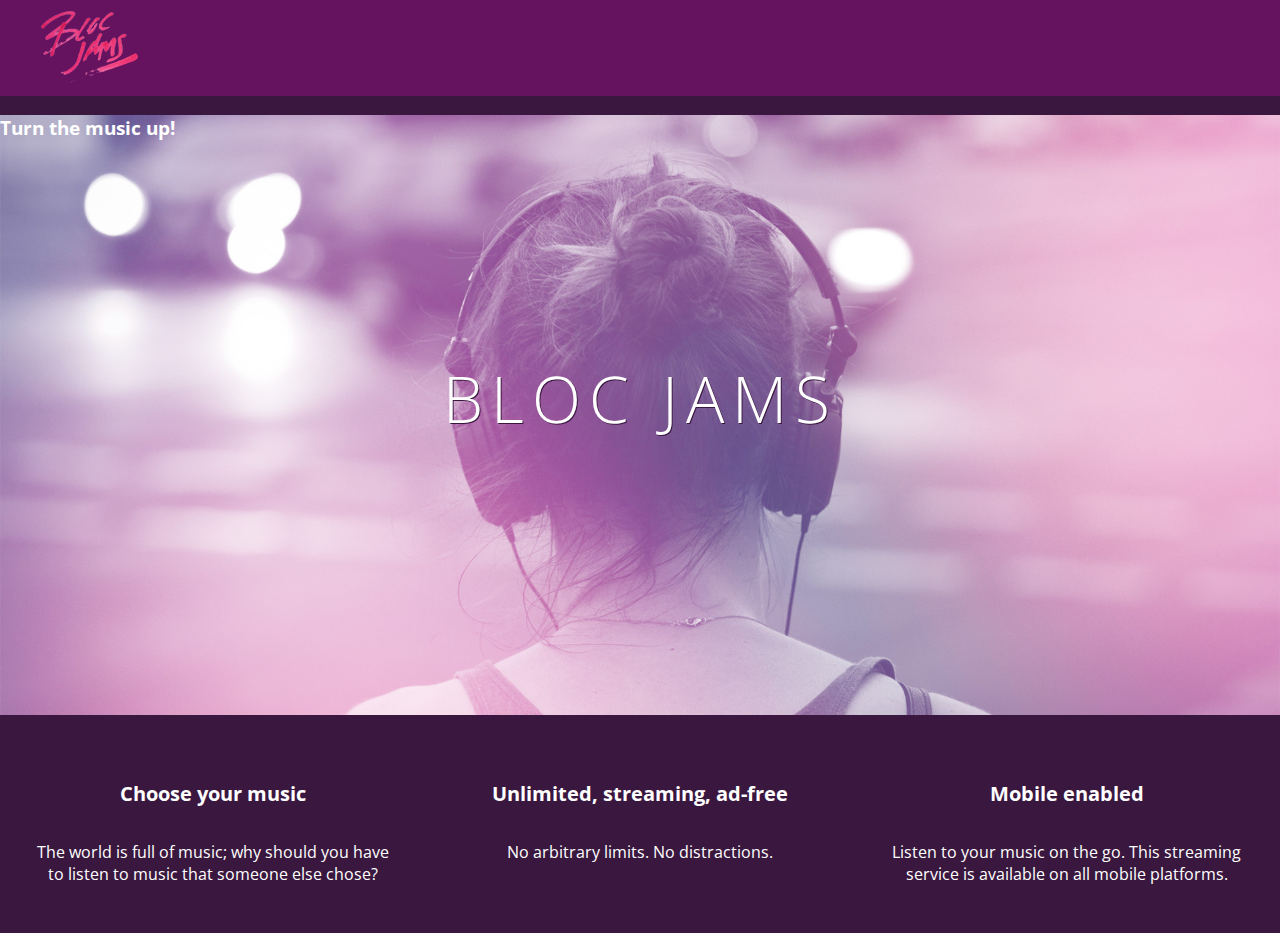
==== index.html @ a9dd6ca5 "Checkpoint 3 HTML and CSS Styles Complete" ====
<!DOCTYPE html>
<html>
<head>
    <title>Bloc Jams</title>
    
    <link rel="stylesheet" type="text/css" href="http://fonts.googleapis.com/css?family=Open+Sans:400,800,600,700,300">
    <link rel="stylesheet" type="text/css" href="http://code.ionicframework.com/ionicons/2.0.1/css/ionicons.min.css">
    <link rel="stylesheet" type="text/css" href="styles/normalize.css">
    <link rel="stylesheet" type="text/css" href="styles/main.css">
    
    </head>
        <body class="landing">
        <nav class="navbar"> <!-- Navigation Bar -->
            <img src="assets/images/bloc_jams_logo.png" alt="bloc jams logo" class="logo">
        </nav>
        <section class="hero-content"> <!-- Hero Content -->
            <h1 class="hero-title">Bloc Jams</h1>
            <h3>Turn the music up!</h3>
        </section>
        <section class="selling-points"> <!-- Selling points -->
            <div class="point">
                <span class="ion-music-note"></span>
                <h5 class="point-title">Choose your music</h5>
                <p class="point-description">The world is full of music; why should you have to listen to music that someone else chose?</p>
            </div>
            <div class="point">
                <span class="ion-radio-waves"></span>
                <h5 class="point-title">Unlimited, streaming, ad-free</h5>
                <p class="point-descriptoin">No arbitrary limits. No distractions.</p>
            </div>
            <div class="point">
                <span class="ion-iphone"></span>
                <h5 class="point-title">Mobile enabled</h5>
                <p class="point-description">Listen to your music on the go. This streaming service is available on all mobile platforms.</p>
            </div>
        </section>

    </body>

</html>
---- styles/main.css ----
html {
    height: 100%;
    font-size: 100%;
}

body {
    font-family: 'Open Sans';
    color: white;
    min-height: 100%;
}

body.landing {
    background-color: rgb(58,23,63);
}

.navbar {
    padding: 0.5rem;
    background-color: rgb(101,18,95);
}

.navbar .logo {
    position: relative;
    left: 2rem;
}

.hero-content {
    position: relative;
    min-height: 600px;
    background-image: url(../assets/images/bloc_jams_bg.jpg);
    background-repeat: no-repeat;
    background-position: center center;
    background-size: cover;
}

.hero-content .hero-title {
    position: absolute;
    top: 40%;
    -webkit-transform: translateY(-50%);
    -moz-transform: translateY(-50%);
    -ms-transform: translateY(-50%);
    transform: translateY(-50%);
    width: 100%;
    text-align: center;
    font-size: 4rem;
    font-weight: 300;
    text-transform: uppercase;
    letter-spacing: 0.5rem;
    text-shadow: 1px 1px 0px rgb(58,23,63);
}

.selling-point {
    position: relative;
    display: table;
    width: 100%;
    -webkit-box-sizing: border-box;
    -moz-box-sizing: border-box;
    box-sizing: border-box;
}

.point {
    display: table-cell;
    position: relative;
    width: 33.3%;
    padding: 2rem;
    text-align: center;
}

.point .point-title {
    font-size: 1.25rem;
}

.ion-music-note,
.ion-radio-waves,
.ion-iphone {
    color: rgb(233,50,117);
    font-size: 5rem;
}
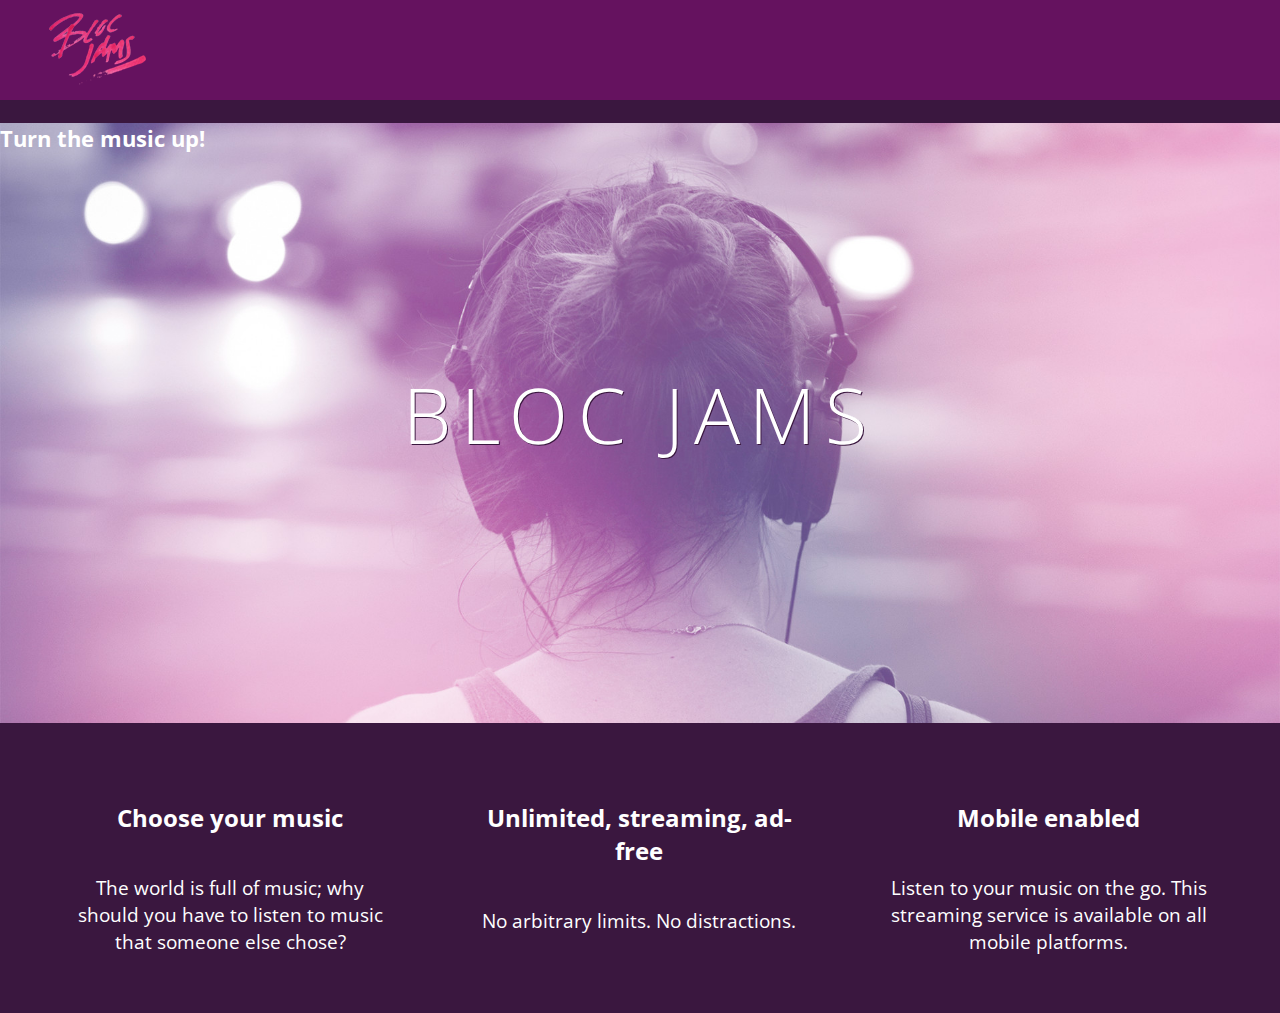
==== commit 48066a7d: "Checkpoint 4 Responsiveness: completed" ====
--- a/index.html
+++ b/index.html
@@ -2,11 +2,12 @@
 <html>
 <head>
     <title>Bloc Jams</title>
-    
+    <meta name="viewport" content="width=device-width, initial-scale=1">
     <link rel="stylesheet" type="text/css" href="http://fonts.googleapis.com/css?family=Open+Sans:400,800,600,700,300">
     <link rel="stylesheet" type="text/css" href="http://code.ionicframework.com/ionicons/2.0.1/css/ionicons.min.css">
     <link rel="stylesheet" type="text/css" href="styles/normalize.css">
     <link rel="stylesheet" type="text/css" href="styles/main.css">
+    <link rel="stylesheet" type="text/css" href="styles/landing.css">
     
     </head>
         <body class="landing">
@@ -17,18 +18,18 @@
             <h1 class="hero-title">Bloc Jams</h1>
             <h3>Turn the music up!</h3>
         </section>
-        <section class="selling-points"> <!-- Selling points -->
-            <div class="point">
+        <section class="selling-points container"> <!-- Selling points -->
+            <div class="point column third">
                 <span class="ion-music-note"></span>
                 <h5 class="point-title">Choose your music</h5>
                 <p class="point-description">The world is full of music; why should you have to listen to music that someone else chose?</p>
             </div>
-            <div class="point">
+            <div class="point column third">
                 <span class="ion-radio-waves"></span>
                 <h5 class="point-title">Unlimited, streaming, ad-free</h5>
                 <p class="point-descriptoin">No arbitrary limits. No distractions.</p>
             </div>
-            <div class="point">
+            <div class="point column third">
                 <span class="ion-iphone"></span>
                 <h5 class="point-title">Mobile enabled</h5>
                 <p class="point-description">Listen to your music on the go. This streaming service is available on all mobile platforms.</p>
--- a/styles/main.css
+++ b/styles/main.css
@@ -1,3 +1,9 @@
+*, *::before, *::after {
+    -moz-box-sizing: border-box;
+    -webkit-box-sizing: border-box;
+    box-sizing: border-box;
+}
+
 html {
     height: 100%;
     font-size: 100%;
@@ -9,9 +15,7 @@
     min-height: 100%;
 }
 
-body.landing {
-    background-color: rgb(58,23,63);
-}
+
 
 .navbar {
     padding: 0.5rem;
@@ -23,55 +27,51 @@
     left: 2rem;
 }
 
-.hero-content {
-    position: relative;
-    min-height: 600px;
-    background-image: url(../assets/images/bloc_jams_bg.jpg);
-    background-repeat: no-repeat;
-    background-position: center center;
-    background-size: cover;
+.container {
+    margin: 0 auto;
+    max-width: 64rem;
 }
 
-.hero-content .hero-title {
-    position: absolute;
-    top: 40%;
-    -webkit-transform: translateY(-50%);
-    -moz-transform: translateY(-50%);
-    -ms-transform: translateY(-50%);
-    transform: translateY(-50%);
-    width: 100%;
-    text-align: center;
-    font-size: 4rem;
-    font-weight: 300;
-    text-transform: uppercase;
-    letter-spacing: 0.5rem;
-    text-shadow: 1px 1px 0px rgb(58,23,63);
+/* Mediume and small screens (640px) */
+@media (min-width: 640px){
+    
+    html {
+        font-size: 112%;
+    }
+    
+    .column {
+        float: left;
+        padding-left: 1rem;
+        padding-right: 1rem;
+    }
+    
+    .column.full { width: 100%; }
+    
+    .column.two-third { width: 66.7%; }
+    
+    .column.half { width: 50%; }
+    
+    .column.third { width: 33.3%; }
+    
+    .column.fourth { width: 25%; }
+    
+    .column.flow-opposite { float: right; }
 }
 
-.selling-point {
-    position: relative;
-    display: table;
-    width: 100%;
-    -webkit-box-sizing: border-box;
-    -moz-box-sizing: border-box;
-    box-sizing: border-box;
+
+/*Large screens (1024px) */
+@media (min-width: 1024px) {
+    
+    html {
+        font-size: 120%;
+    }
+    
 }
 
-.point {
-    display: table-cell;
-    position: relative;
-    width: 33.3%;
-    padding: 2rem;
-    text-align: center;
-}
 
-.point .point-title {
-    font-size: 1.25rem;
-}
 
-.ion-music-note,
-.ion-radio-waves,
-.ion-iphone {
-    color: rgb(233,50,117);
-    font-size: 5rem;
-}+
+
+
+
+
--- a/styles/landing.css
+++ b/styles/landing.css
@@ -0,0 +1,49 @@
+body.landing {
+    background-color: rgb(58,23,63);
+}
+
+.hero-content {
+    position: relative;
+    min-height: 600px;
+    background-image: url(../assets/images/bloc_jams_bg.jpg);
+    background-repeat: no-repeat;
+    background-position: center center;
+    background-size: cover;
+}
+
+.hero-content .hero-title {
+    position: absolute;
+    top: 40%;
+    -webkit-transform: translateY(-50%);
+    -moz-transform: translateY(-50%);
+    -ms-transform: translateY(-50%);
+    transform: translateY(-50%);
+    width: 100%;
+    text-align: center;
+    font-size: 4rem;
+    font-weight: 300;
+    text-transform: uppercase;
+    letter-spacing: 0.5rem;
+    text-shadow: 1px 1px 0px rgb(58,23,63);
+}
+
+.selling-points {
+    position: relative;
+}
+
+.point {
+    position: relative;
+    padding: 2rem;
+    text-align: center;
+}
+
+.point .point-title {
+    font-size: 1.25rem;
+}
+
+.ion-music-note,
+.ion-radio-waves,
+.ion-iphone {
+    color: rgb(233,50,117);
+    font-size: 5rem;
+}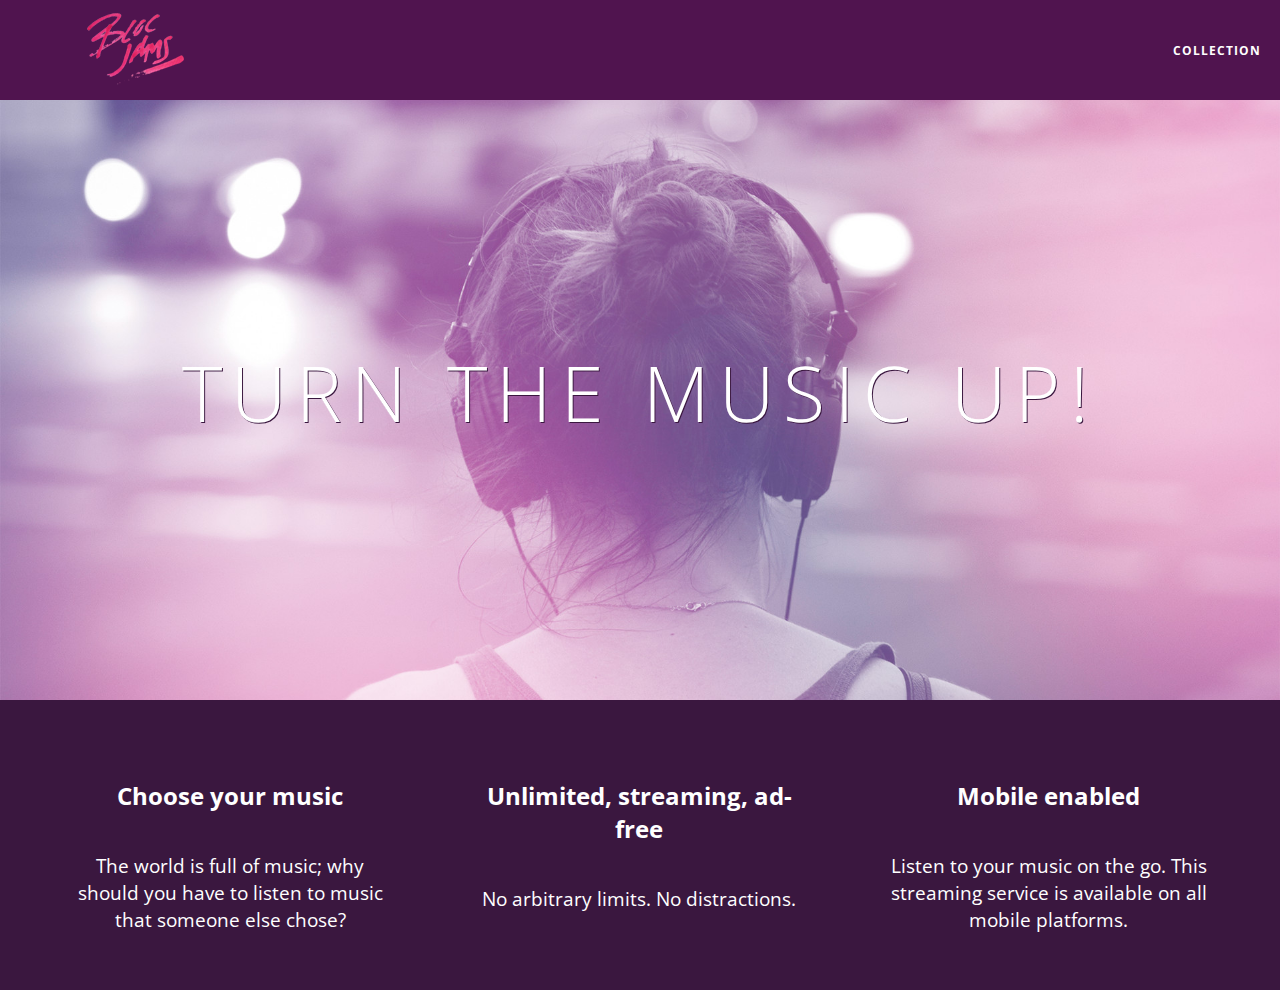
==== commit 0d2529fb: "Checkpoint 5 Collection View Completed" ====
--- a/index.html
+++ b/index.html
@@ -12,13 +12,17 @@
     </head>
         <body class="landing">
         <nav class="navbar"> <!-- Navigation Bar -->
-            <img src="assets/images/bloc_jams_logo.png" alt="bloc jams logo" class="logo">
+            <a href="index.html" class="logo">
+                <img src="assets/images/bloc_jams_logo.png" alt="bloc jams logo" class="logo">
+            </a>
+            <div class="links-container">
+                <a href="collection.html" class="navbar-link">collection</a>
+            </div>
         </nav>
         <section class="hero-content"> <!-- Hero Content -->
-            <h1 class="hero-title">Bloc Jams</h1>
-            <h3>Turn the music up!</h3>
+            <h1 class="hero-title">Turn the music up!</h1>
         </section>
-        <section class="selling-points container"> <!-- Selling points -->
+        <section class="selling-points container clearfix"> <!-- Selling points -->
             <div class="point column third">
                 <span class="ion-music-note"></span>
                 <h5 class="point-title">Choose your music</h5>
--- a/styles/main.css
+++ b/styles/main.css
@@ -18,19 +18,66 @@
 
 
 .navbar {
+    position: relative;
     padding: 0.5rem;
-    background-color: rgb(101,18,95);
+    background-color: rgba(101,18,95,0.5);
+    z-index: 1;
 }
 
 .navbar .logo {
     position: relative;
     left: 2rem;
+    cursor: pointer;
+}
+
+.navbar .links-container {
+    display: table;
+    position: absolute;
+    top: 0;
+    right: 0;
+    height: 100px;
+    color: white;
+    text-decoration: none;
+}
+
+.links-container .navbar-link {
+    display: table-cell;
+    position: relative;
+    height: 100%;
+    padding-left: 1rem;
+    padding-right: 1rem;
+    vertical-align: middle;
+    color: white;
+    font-size: 0.625rem;
+    letter-spacing: 0.05rem;
+    font-weight: 700;
+    text-transform: uppercase;
+    text-decoration: none;
+    cursor: pointer;
+}
+
+.links-container .navbar-link:hover {
+    color: rgb(244,50,117);
 }
 
 .container {
     margin: 0 auto;
     max-width: 64rem;
 }
+
+.clearfix::before,
+.clearfix::after {
+    content: " ";
+    display: table;
+}
+
+.clearfix::after {
+    clear: both;
+}
+
+
+
+
 
 /* Mediume and small screens (640px) */
 @media (min-width: 640px){
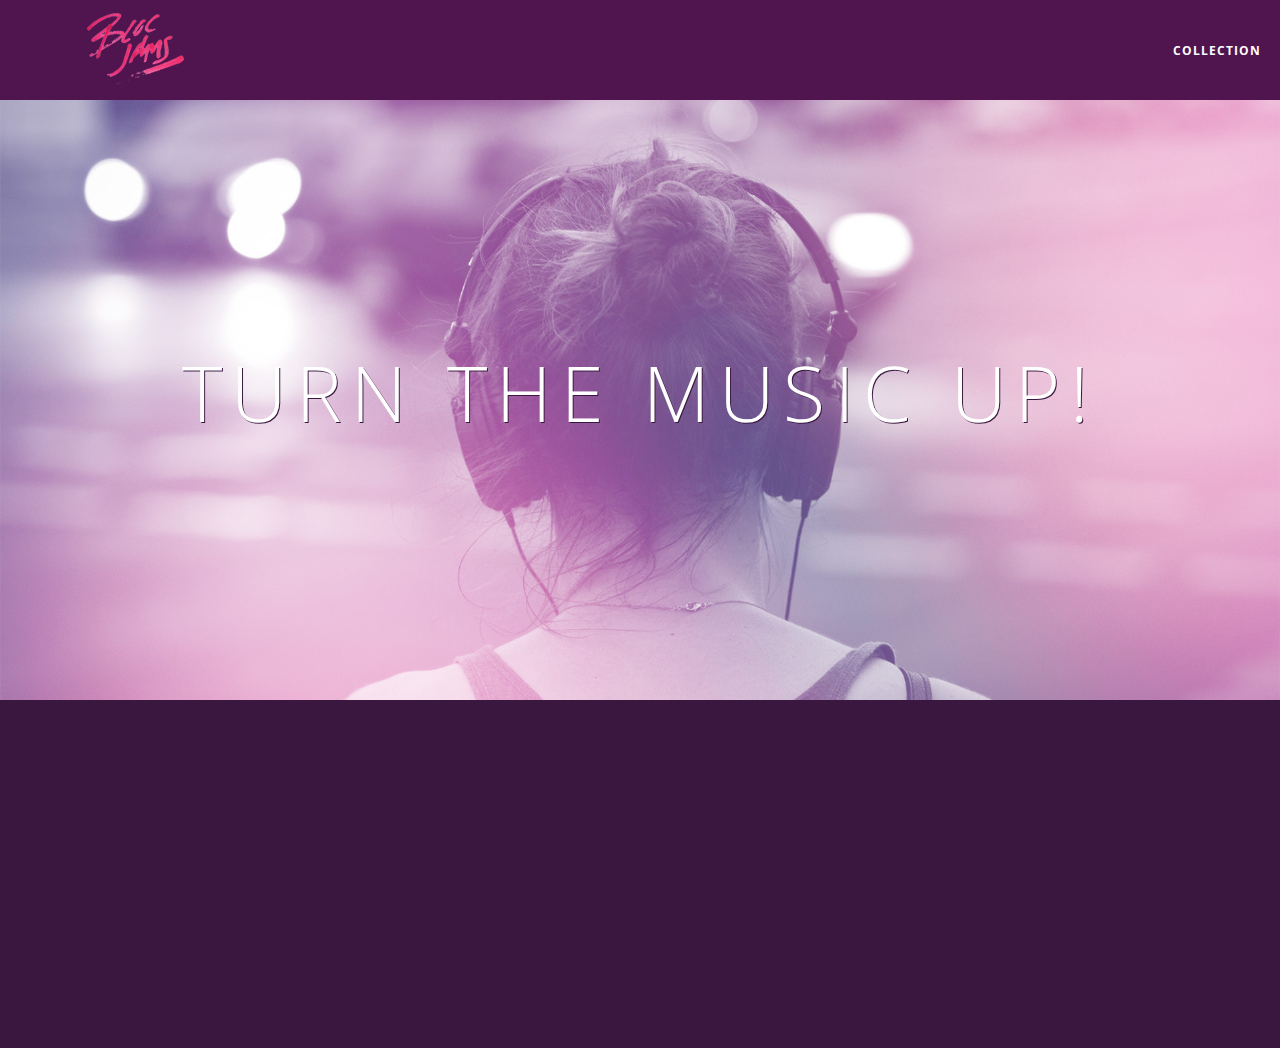
==== commit f9c36e3f: "checkpoint-8-DOM-animation completed" ====
--- a/index.html
+++ b/index.html
@@ -39,7 +39,8 @@
                 <p class="point-description">Listen to your music on the go. This streaming service is available on all mobile platforms.</p>
             </div>
         </section>
-
+            <script src="scripts/landing.js"></script>
+            
     </body>
 
 </html>--- a/styles/main.css
+++ b/styles/main.css
@@ -75,7 +75,9 @@
     clear: both;
 }
 
-
+.container.narrow {
+    max-width: 56rem;
+}
 
 
 
--- a/styles/landing.css
+++ b/styles/landing.css
@@ -35,6 +35,15 @@
     position: relative;
     padding: 2rem;
     text-align: center;
+    opacity: 0;
+    -webkit-transform: scaleX(0.9) translateY(3rem);
+    -moz-transform: scaleX(0.9) translateY(3rem);
+    transform: scaleX(0.9) translateY(3rem);
+    -webkit-transition: all 0.25s ease-in-out;
+    -moz-transition: all 0.25s ease-in-out;
+    transition: all 0.25s ease-in-out;
+    -webkit-transition-delay: 0.2s;
+    -moz-transition-delay: 0.2s;
 }
 
 .point .point-title {
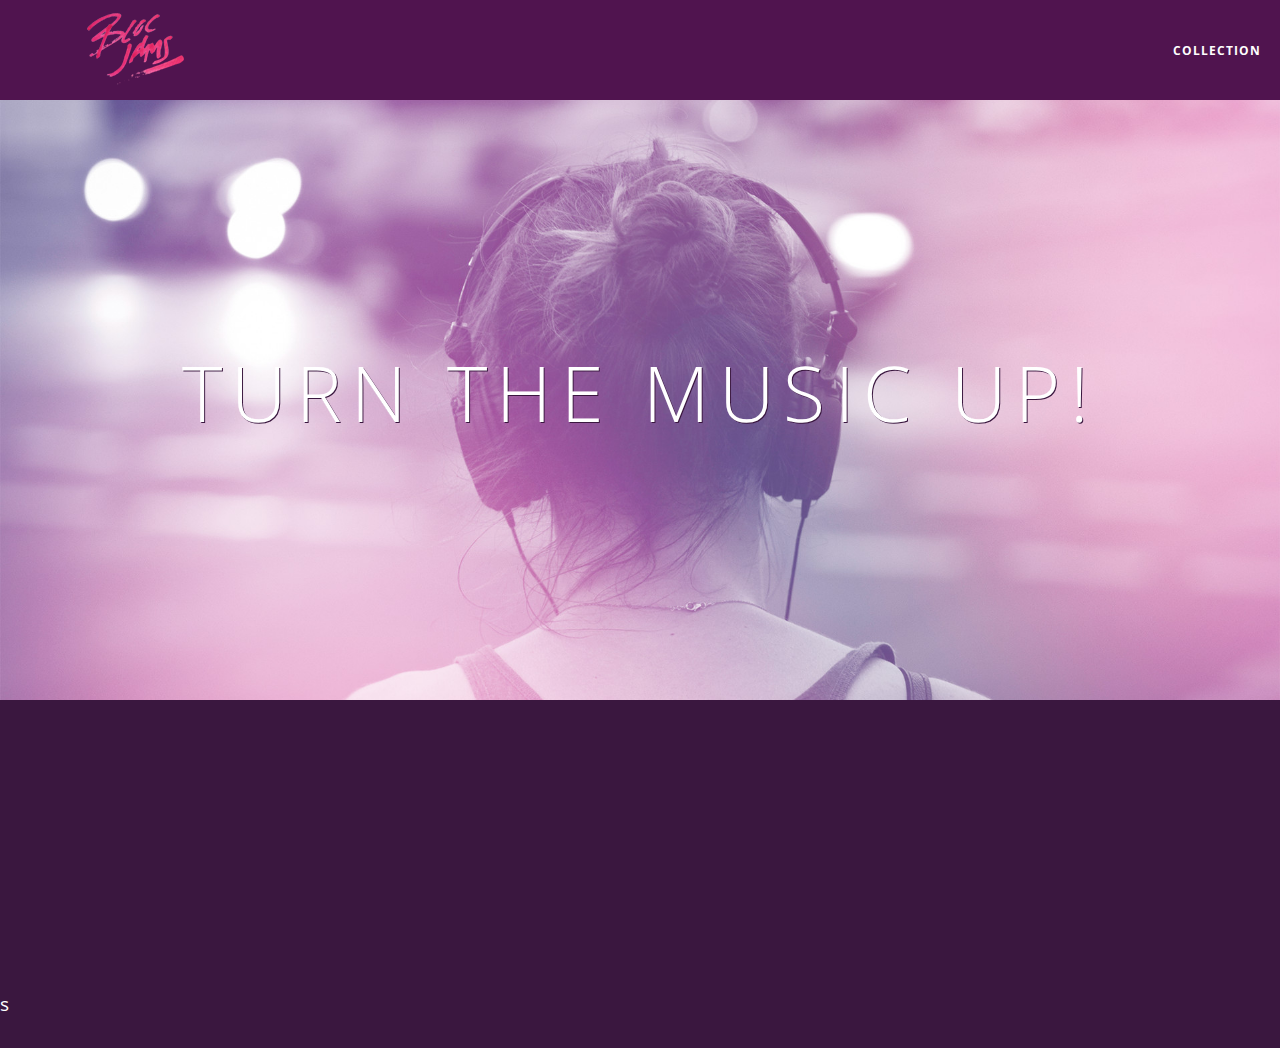
==== commit a7e036dd: "assignment-9-DOM-events complete" ====
--- a/index.html
+++ b/index.html
@@ -39,8 +39,10 @@
                 <p class="point-description">Listen to your music on the go. This streaming service is available on all mobile platforms.</p>
             </div>
         </section>
+            <script src="scripts/utilities.js"></script>
             <script src="scripts/landing.js"></script>
-            
+          
+            s
     </body>
 
 </html>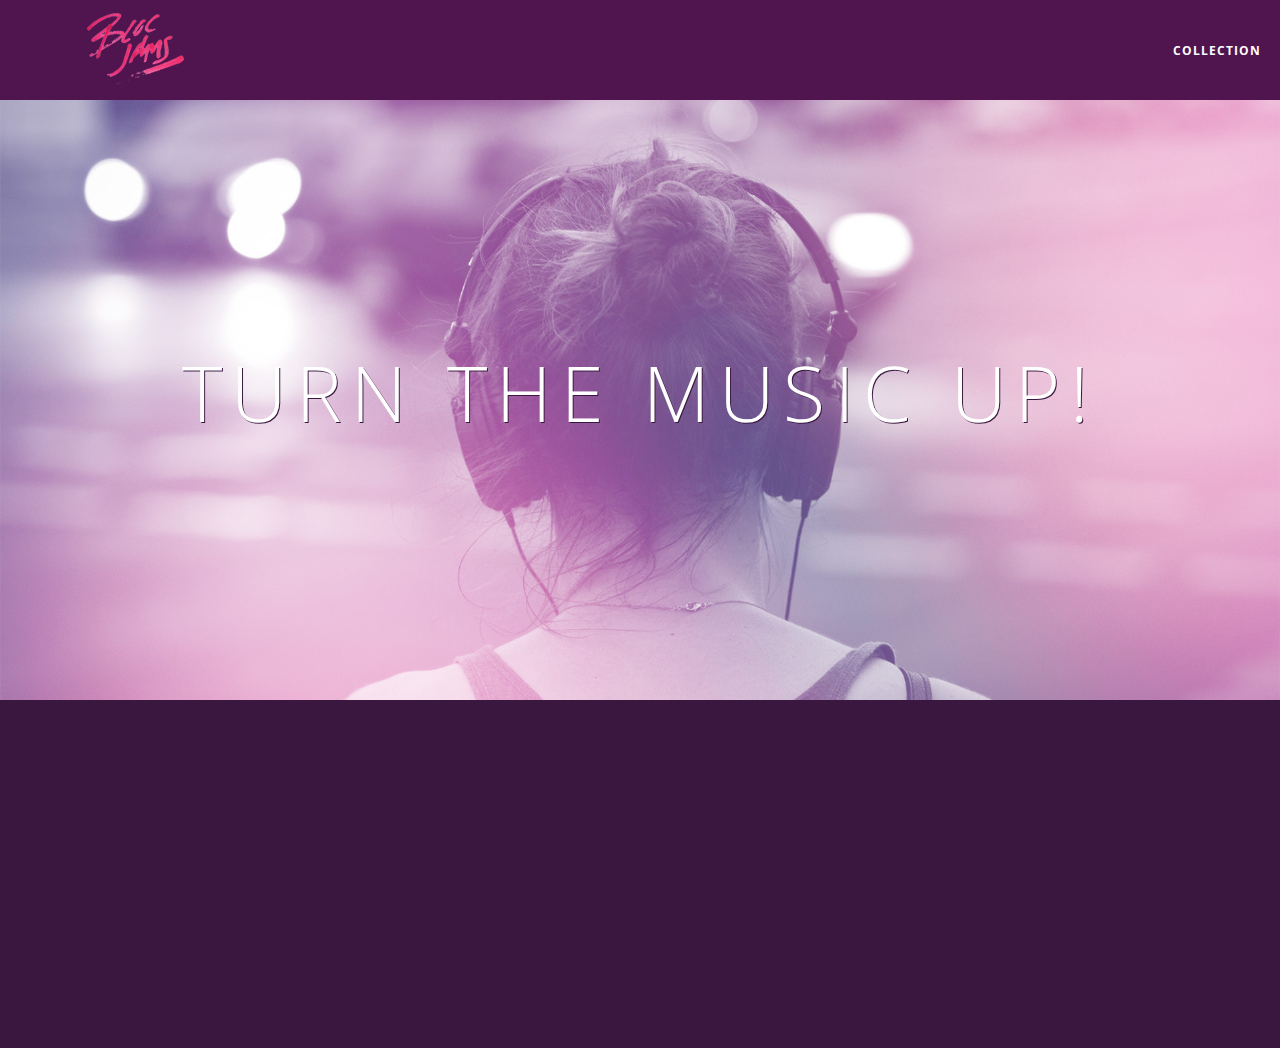
==== commit effff2a0: "checkpoint-10-collection-view complete" ====
--- a/index.html
+++ b/index.html
@@ -39,10 +39,9 @@
                 <p class="point-description">Listen to your music on the go. This streaming service is available on all mobile platforms.</p>
             </div>
         </section>
-            <script src="scripts/utilities.js"></script>
+            
             <script src="scripts/landing.js"></script>
-          
-            s
+            
     </body>
 
 </html>